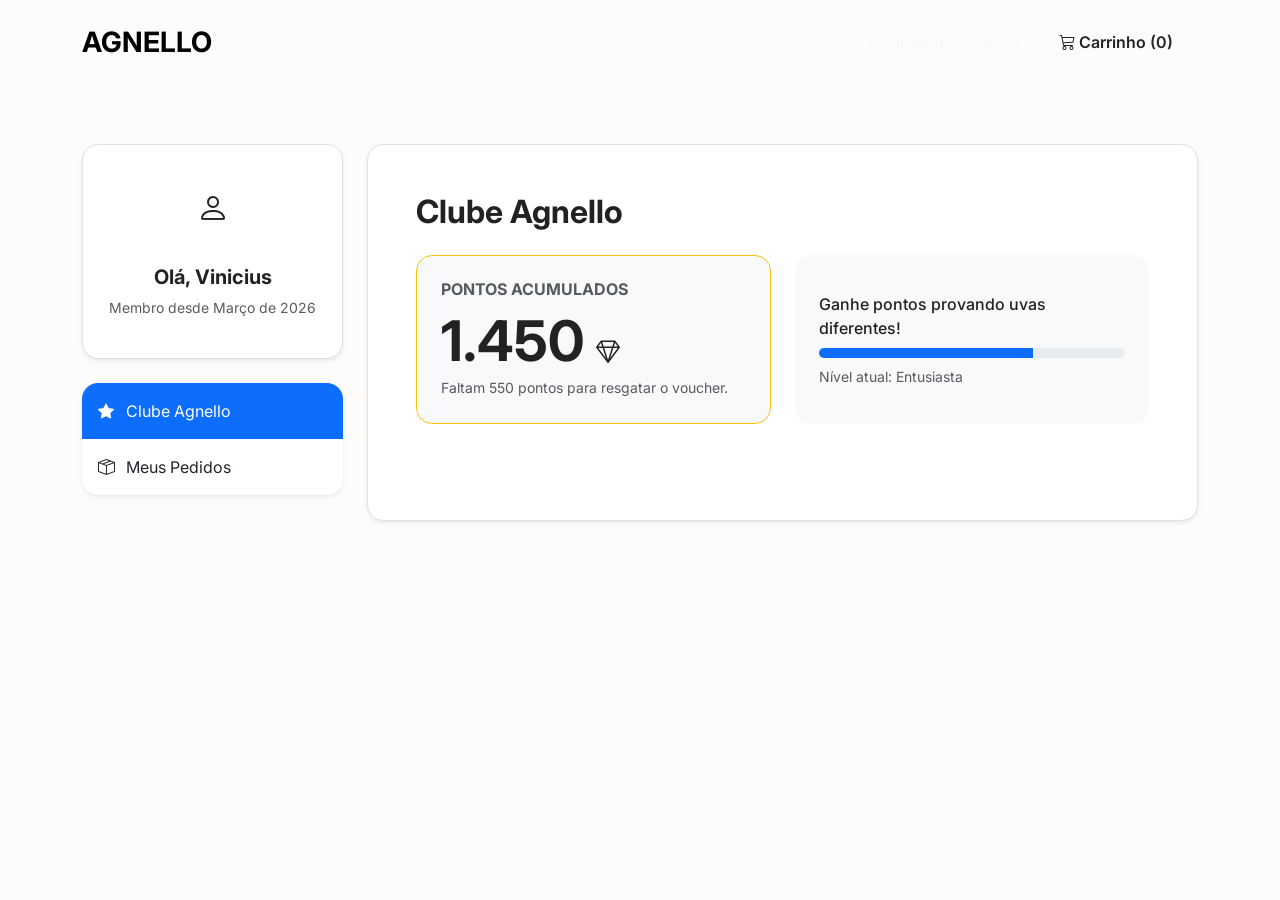
==== pages/perfil.html @ 78d49809 "first" ====
<!DOCTYPE html>
<html lang="pt-BR">
<head>
    <meta charset="UTF-8">
    <meta name="viewport" content="width=device-width, initial-scale=1.0">
    <title>Meu Perfil | Vinheria Agnello</title>
    
    <link href="https://fonts.googleapis.com/css2?family=Bodoni+Moda:ital,opsz,wght@0,6..96,400;0,6..96,700;1,6..96,400&family=Inter:wght@300;400;500;600&display=swap" rel="stylesheet">
    <link href="https://cdn.jsdelivr.net/npm/bootstrap@5.3.2/dist/css/bootstrap.min.css" rel="stylesheet">
    <link rel="stylesheet" href="https://cdn.jsdelivr.net/npm/bootstrap-icons@1.11.1/font/bootstrap-icons.css">
    <link rel="stylesheet" href="../css/styles.css">
</head>
<body class="bg-light-cream pt-5">

    <nav class="navbar navbar-expand-lg fixed-top custom-navbar scrolled py-3">
        <div class="container">
            <a class="navbar-brand brand-font text-gold fs-3 text-uppercase fw-bold" href="index.html">Agnello</a>
            <div class="ms-auto d-flex gap-3">
                <a href="produtos.html" class="btn btn-outline-light rounded-pill px-4">Ir para a Loja</a>
                <button class="btn btn-gold rounded-pill px-4 fw-semibold" type="button" data-bs-toggle="offcanvas" data-bs-target="#cartOffcanvas">
                    <i class="bi bi-cart3"></i> Carrinho (<span class="cart-count">0</span>)
                </button>
            </div>
        </div>
    </nav>

    <main class="container py-5 mt-5">
        <div class="row g-4">
            
            <div class="col-lg-3">
                <div class="bg-white p-4 rounded-4 shadow-sm border mb-4 text-center">
                    <div class="bg-dark-wine text-gold rounded-circle d-inline-flex align-items-center justify-content-center mb-3" style="width: 80px; height: 80px; font-size: 2rem;">
                        <i class="bi bi-person"></i>
                    </div>
                    <h5 class="brand-font fw-bold">Olá, Vinicius</h5>
                    <p class="text-muted small">Membro desde Março de 2026</p>
                </div>

                <div class="list-group rounded-4 shadow-sm border-0">
                    <a href="#" class="list-group-item list-group-item-action profile-tab-link active bg-dark-wine text-white py-3 border-0" data-target="tab-clube"><i class="bi bi-star-fill text-gold me-2"></i> Clube Agnello</a>
                    <a href="#" class="list-group-item list-group-item-action profile-tab-link py-3 border-0" data-target="tab-pedidos"><i class="bi bi-box-seam me-2"></i> Meus Pedidos</a>
                </div>
            </div>

            <div class="col-lg-9">
                
                <div id="tab-clube" class="profile-tab-content bg-white p-5 rounded-4 shadow-sm border">
                    <h2 class="brand-font fw-bold mb-4">Clube Agnello</h2>
                    <div class="row g-4 mb-5">
                        <div class="col-md-6">
                            <div class="p-4 bg-light rounded-4 border border-warning">
                                <h6 class="text-uppercase text-muted fw-bold mb-2">Pontos Acumulados</h6>
                                <p class="display-4 brand-font text-gold fw-bold mb-0">1.450 <i class="bi bi-gem fs-4"></i></p>
                                <small class="text-muted">Faltam 550 pontos para resgatar o voucher.</small>
                            </div>
                        </div>
                        <div class="col-md-6">
                            <div class="p-4 bg-light rounded-4 h-100 d-flex flex-column justify-content-center">
                                <p class="fw-medium mb-2">Ganhe pontos provando uvas diferentes!</p>
                                <div class="progress" style="height: 10px;">
                                    <div class="progress-bar bg-gold" style="width: 70%"></div>
                                </div>
                                <small class="text-muted mt-2">Nível atual: Entusiasta</small>
                            </div>
                        </div>
                    </div>
                </div>

                <div id="tab-pedidos" class="profile-tab-content bg-white p-5 rounded-4 shadow-sm border d-none">
                    <h2 class="brand-font fw-bold mb-4">Histórico de Pedidos</h2>
                    <div class="border rounded-3 p-4 mb-3 d-flex justify-content-between align-items-center">
                        <div>
                            <span class="badge bg-success mb-2">Entregue</span>
                            <h6 class="fw-bold mb-1">Pedido #10042</h6>
                            <small class="text-muted">05 de Março de 2026 • 2 itens</small>
                        </div>
                        <span class="fw-bold fs-5">R$ 327,00</span>
                    </div>
                </div>

            </div>
        </div>
    </main>

    <div class="offcanvas offcanvas-end bg-light-cream" tabindex="-1" id="cartOffcanvas">
        <div class="offcanvas-header border-bottom bg-white">
            <h5 class="brand-font fw-bold fs-4 mb-0">Seu Carrinho</h5>
            <button type="button" class="btn-close shadow-none" data-bs-dismiss="offcanvas"></button>
        </div>
        <div class="offcanvas-body d-flex flex-column">
            <div id="cart-items-container" class="flex-grow-1 overflow-auto"></div>
            <div class="mt-3 bg-white p-4 rounded-4 shadow-sm border">
                <div class="d-flex justify-content-between mb-4">
                    <span class="fs-5 fw-bold brand-font">Total</span>
                    <span class="fs-5 fw-bold text-dark" id="cart-total">R$ 0,00</span>
                </div>
                <button class="btn btn-dark-wine w-100 rounded-pill py-3 fw-bold" onclick="alert('Funcionalidade de Checkout a ser implementada no Backend!')">FINALIZAR COMPRA</button>
            </div>
        </div>
    </div>

    <script src="https://cdn.jsdelivr.net/npm/bootstrap@5.3.2/dist/js/bootstrap.bundle.min.js"></script>
    <script src="app.js"></script>
    <script src="script.js"></script>
</body>
</html>
---- css/styles.css ----
:root {
    --hero-bg: #2b0b10;
    --sand-button: #e3d2ab;
    --sand-hover: #c9b993;
    --light-bg: #fdfcfb;
    --card-bg: #f0eee8;
    --text-dark: #222222;
    --text-muted: #666666;
    
    --font-heading: 'Italiana', serif; 
    --font-body: 'Inter', sans-serif;
}

body {
    font-family: var(--font-body);
    background-color: var(--light-bg);
    color: var(--text-dark);
    margin: 0;
    overflow-x: hidden;
}

/* --- TELA DE ABERTURA (Splash Screen) --- */
.intro-overlay {
    position: fixed; 
    top: 0; left: 0; width: 100vw; height: 100vh;
    background-color: var(--hero-bg); 
    z-index: 9999;
    display: flex; align-items: center; justify-content: center;
}

.intro-logo { 
    font-size: clamp(3rem, 10vw, 8rem); 
    letter-spacing: 15px; 
    margin-right: -15px; 
    color: var(--sand-button); 
    font-family: var(--font-heading);
    font-weight: 400; 
    text-transform: uppercase; 
    margin: 0; 
}


.custom-header {
    background-color: var(--hero-bg);
    padding: 1.5rem 0;
    position: relative;
    z-index: 100;
}


.header-grid {
    display: grid;
    grid-template-columns: 1fr auto 1fr;
    align-items: center;
    width: 100%;
}


.header-left {
    justify-self: start;
    display: flex;
    align-items: center;
}

.logo {
    font-family: var(--font-heading); 
    font-size: 2.5rem; 
    font-weight: 400; 
    color: var(--sand-button); 
    text-decoration: none; 
    line-height: 1;
    margin: 0;
    letter-spacing: 2px; 
}

.logo:hover { 
    color: var(--sand-button); 
}

/* Centro: Links e Busca */
.nav-links { 
    display: flex; 
    gap: 2.5rem; 
    list-style: none; 
    padding: 0; 
    margin: 0; 
    justify-self: center; 
    align-items: center;
}

.nav-links a { 
    color: #f1ebeb; 
    text-decoration: none; 
    font-weight: 500; 
    font-size: 0.95rem; 
    opacity: 0.9; 
    transition: 0.3s; 
}

.nav-links a:hover { 
    opacity: 1; 
    color: var(--sand-button); 
}

/* Lupa Expansível */
.expandable-search {
    display: flex;
    align-items: center;
    position: relative;
    margin-left: 0.5rem;
}

.search-toggle {
    background: transparent;
    border: none;
    color: #f1ebeb;
    font-size: 1.1rem;
    cursor: pointer;
    transition: 0.3s;
    padding: 0;
    display: flex;
    align-items: center;
}

.search-toggle:hover {
    color: var(--sand-button);
}

.search-input {
    width: 0;
    opacity: 0;
    background: transparent;
    border: none;
    border-bottom: 1px solid var(--sand-button);
    color: white;
    margin-left: 0;
    padding: 0;
    font-size: 0.9rem;
    transition: all 0.4s cubic-bezier(0.25, 0.8, 0.25, 1);
    pointer-events: none;
}

.search-input::placeholder {
    color: rgba(255, 255, 255, 0.4);
}

.search-input:focus {
    outline: none;
}

.expandable-search.active .search-input {
    width: 200px;
    opacity: 1;
    margin-left: 10px;
    padding: 0.3rem 0.5rem;
    pointer-events: all;
}

.user-actions {
    display: flex;
    align-items: center;
    gap: 1.5rem;
    justify-self: end;
}

.profile-btn { 
    color: white; 
    font-size: 1.5rem; 
    transition: 0.3s; 
    display: flex; 
    align-items: center; 
}

.profile-btn:hover { 
    color: var(--sand-button); 
}

.cart-btn {
    background-color: var(--sand-button); 
    color: var(--text-dark);
    padding: 0.5rem 1.2rem; 
    border-radius: 30px; 
    text-decoration: none;
    font-weight: 600; 
    font-size: 0.9rem; 
    border: none;
    display: flex; 
    align-items: center; gap: 0.5rem; 
    transition: 0.3s;
}

.cart-btn:hover { 
    background-color: #fff; 
    color: var(--text-dark); 
}

.hero-section {
    background: var(--hero-bg); 
    min-height: 55vh;
    display: flex; flex-direction: column; align-items: center; justify-content: center;
    position: relative; overflow: hidden; 
    border-top: 1px solid rgba(255,255,255,0.05);
}

.hero-bottle { 
    position: absolute; height: 90%; object-fit: contain; 
    transform: rotate(15deg); z-index: 1; 
}

.hero-content { 
    position: relative; z-index: 2; text-align: center; color: white; margin-top: 5rem; 
}

.hero-content h6 { 
    font-size: 0.7rem; letter-spacing: 3px; margin-bottom: 0.5rem; color: rgba(255,255,255,0.7); 
}

.hero-content h1 { 
    font-family: var(--font-heading); 
    font-size: clamp(3.5rem, 8vw, 6rem); 
    font-weight: 400;
    line-height: 1.1; margin-bottom: 2rem; color: var(--sand-button); 
}

.hero-buttons { 
    display: flex; justify-content: center; gap: 1rem; 
}

.btn-sand { 
    background-color: var(--sand-button); color: var(--text-dark); 
    padding: 0.8rem 2.5rem; border-radius: 30px; text-decoration: none; 
    font-weight: 500; font-size: 0.85rem; border: 1px solid var(--sand-button); transition: 0.3s; 
}

.btn-sand:hover { background-color: #fff; border-color: #fff; }

.btn-outline-sand { 
    background-color: transparent; color: var(--sand-button); 
    padding: 0.8rem 2.5rem; border-radius: 30px; text-decoration: none; 
    font-weight: 500; font-size: 0.85rem; border: 1px solid rgba(227, 210, 171, 0.5); transition: 0.3s; 
}

.btn-outline-sand:hover { background-color: rgba(255,255,255,0.1); }


.products-container { 
    padding: 5rem 4rem; text-align: center; 
}

.section-title { 
    font-family: var(--font-heading); 
    font-weight: 400;
    font-size: 2.5rem; 
    margin-bottom: 0.2rem; 
}

.section-subtitle { 
    font-size: 0.7rem; letter-spacing: 2px; color: var(--text-muted); 
    margin-bottom: 4rem; text-transform: uppercase; 
}

.product-grid { 
    display: grid; 
    grid-template-columns: repeat(auto-fit, minmax(300px, 1fr)); 
    gap: 2rem; max-width: 1200px; margin: 0 auto; 
}

.product-card { 
    background-color: var(--card-bg); border-radius: 12px; 
    padding: 2.5rem 1.5rem; position: relative; transition: transform 0.3s ease; 
    text-decoration: none; display: block; color: var(--text-dark); 
}

.product-card:hover { 
    transform: translateY(-8px); color: var(--text-dark); 
}

.tag { 
    position: absolute; top: 1.5rem; right: 1.5rem; font-size: 0.6rem; 
    font-weight: 600; padding: 0.2rem 0.5rem; border-radius: 4px; color: white; 
}
.tag.tinto { background-color: #b54949; } 
.tag.branco { background-color: #a88a53; } 
.tag.rose { background-color: #c48c82; }

.product-image { 
    height: 250px; object-fit: contain; margin-bottom: 1.5rem; 
    mix-blend-mode: multiply; transition: 0.5s; 
}

.product-card:hover .product-image { 
    transform: scale(1.05) rotate(2deg); 
}

.product-title { 
    font-family: var(--font-heading); 
    font-weight: 400;
    font-size: 1.6rem; 
    margin-bottom: 0.2rem; 
}

.product-price { 
    font-size: 0.9rem; font-weight: 600; color: var(--text-muted); margin-bottom: 0.5rem; 
}

.btn-buy-now { 
    width: 100%; background-color: transparent; border: 1px solid rgba(0,0,0,0.3); 
    color: var(--text-dark); padding: 0.8rem; border-radius: 30px; font-size: 0.9rem; 
    font-weight: 500; cursor: pointer; transition: 0.3s; margin-top: 1rem; 
}

.product-card:hover .btn-buy-now { 
    border-color: var(--text-dark); background-color: var(--text-dark); color: white; 
}

/* --- COMPONENTES INTERNOS --- */
.sensorial-panel { 
    border-left: 4px solid var(--sand-button); background: white; 
}

.offcanvas-header { 
    border-bottom: 1px solid rgba(0,0,0,0.05); 
}

.cart-item { 
    border-bottom: 1px solid rgba(0,0,0,0.05); padding-bottom: 1rem; margin-bottom: 1rem; 
}

.cart-item img { 
    object-fit: cover; width: 60px; height: 80px; 
}
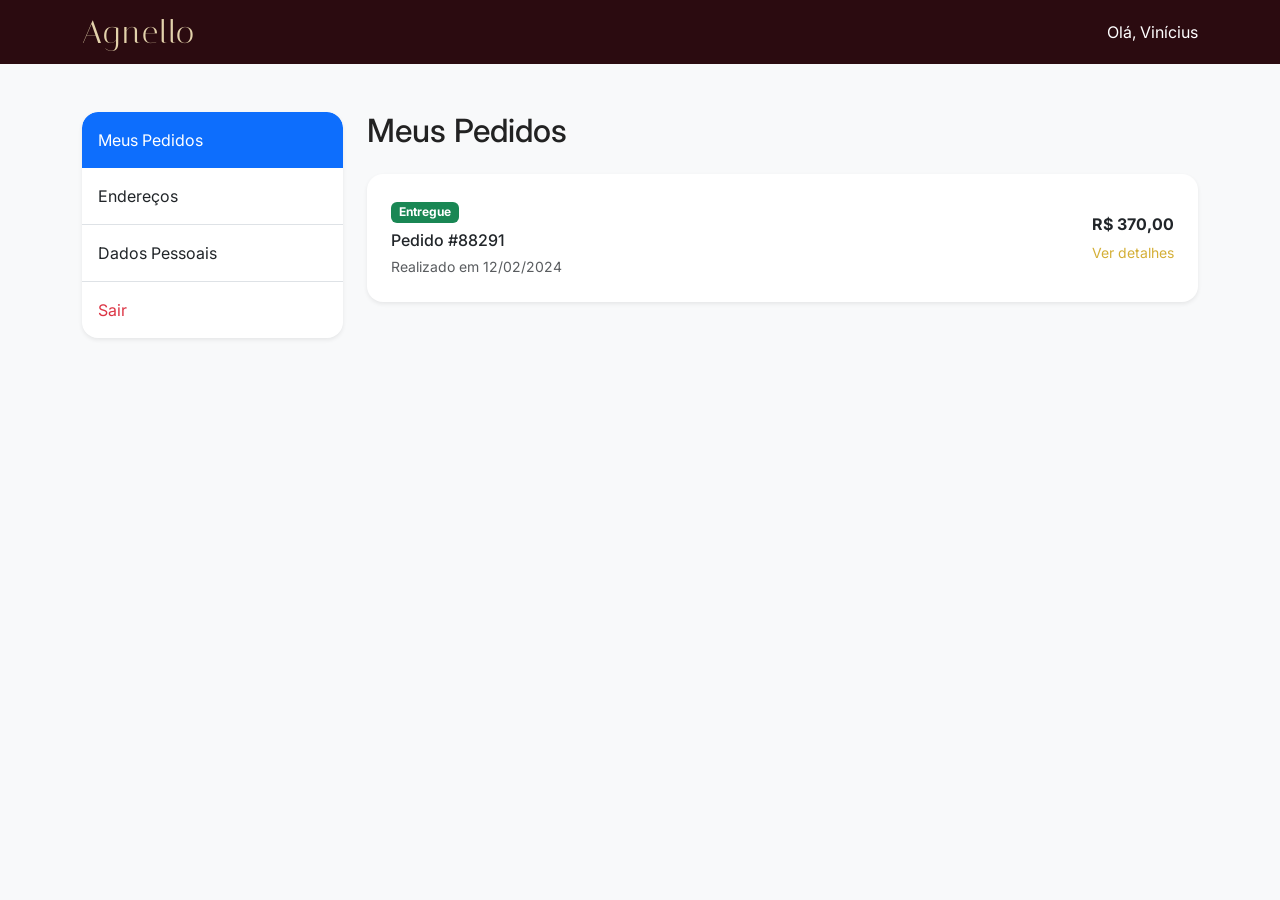
==== commit b86e0cae: "v2" ====
--- a/pages/perfil.html
+++ b/pages/perfil.html
@@ -3,104 +3,50 @@
 <head>
     <meta charset="UTF-8">
     <meta name="viewport" content="width=device-width, initial-scale=1.0">
-    <title>Meu Perfil | Vinheria Agnello</title>
-    
-    <link href="https://fonts.googleapis.com/css2?family=Bodoni+Moda:ital,opsz,wght@0,6..96,400;0,6..96,700;1,6..96,400&family=Inter:wght@300;400;500;600&display=swap" rel="stylesheet">
+    <title>Agnello | Meu Perfil</title>
+    <link href="https://fonts.googleapis.com/css2?family=Inter:wght@400;500;600&family=Italiana&display=swap" rel="stylesheet">
     <link href="https://cdn.jsdelivr.net/npm/bootstrap@5.3.2/dist/css/bootstrap.min.css" rel="stylesheet">
     <link rel="stylesheet" href="https://cdn.jsdelivr.net/npm/bootstrap-icons@1.11.1/font/bootstrap-icons.css">
     <link rel="stylesheet" href="../css/styles.css">
 </head>
-<body class="bg-light-cream pt-5">
+<body class="bg-light">
 
-    <nav class="navbar navbar-expand-lg fixed-top custom-navbar scrolled py-3">
-        <div class="container">
-            <a class="navbar-brand brand-font text-gold fs-3 text-uppercase fw-bold" href="index.html">Agnello</a>
-            <div class="ms-auto d-flex gap-3">
-                <a href="produtos.html" class="btn btn-outline-light rounded-pill px-4">Ir para a Loja</a>
-                <button class="btn btn-gold rounded-pill px-4 fw-semibold" type="button" data-bs-toggle="offcanvas" data-bs-target="#cartOffcanvas">
-                    <i class="bi bi-cart3"></i> Carrinho (<span class="cart-count">0</span>)
-                </button>
-            </div>
+    <header class="custom-header py-3">
+        <div class="container d-flex justify-content-between align-items-center">
+            <a href="../index.html" class="logo fs-2">Agnello</a>
+            <div class="text-white">Olá, Vinícius</div>
         </div>
-    </nav>
+    </header>
 
-    <main class="container py-5 mt-5">
-        <div class="row g-4">
-            
-            <div class="col-lg-3">
-                <div class="bg-white p-4 rounded-4 shadow-sm border mb-4 text-center">
-                    <div class="bg-dark-wine text-gold rounded-circle d-inline-flex align-items-center justify-content-center mb-3" style="width: 80px; height: 80px; font-size: 2rem;">
-                        <i class="bi bi-person"></i>
-                    </div>
-                    <h5 class="brand-font fw-bold">Olá, Vinicius</h5>
-                    <p class="text-muted small">Membro desde Março de 2026</p>
-                </div>
-
-                <div class="list-group rounded-4 shadow-sm border-0">
-                    <a href="#" class="list-group-item list-group-item-action profile-tab-link active bg-dark-wine text-white py-3 border-0" data-target="tab-clube"><i class="bi bi-star-fill text-gold me-2"></i> Clube Agnello</a>
-                    <a href="#" class="list-group-item list-group-item-action profile-tab-link py-3 border-0" data-target="tab-pedidos"><i class="bi bi-box-seam me-2"></i> Meus Pedidos</a>
+    <div class="container my-5">
+        <div class="row">
+            <div class="col-md-3">
+                <div class="list-group list-group-flush rounded-4 shadow-sm overflow-hidden">
+                    <a href="#" class="list-group-item list-group-item-action active p-3 border-0">Meus Pedidos</a>
+                    <a href="#" class="list-group-item list-group-item-action p-3">Endereços</a>
+                    <a href="#" class="list-group-item list-group-item-action p-3">Dados Pessoais</a>
+                    <a href="#" class="list-group-item list-group-item-action p-3 text-danger">Sair</a>
                 </div>
             </div>
 
-            <div class="col-lg-9">
+            <div class="col-md-9">
+                <h2 class="brand-font mb-4">Meus Pedidos</h2>
                 
-                <div id="tab-clube" class="profile-tab-content bg-white p-5 rounded-4 shadow-sm border">
-                    <h2 class="brand-font fw-bold mb-4">Clube Agnello</h2>
-                    <div class="row g-4 mb-5">
-                        <div class="col-md-6">
-                            <div class="p-4 bg-light rounded-4 border border-warning">
-                                <h6 class="text-uppercase text-muted fw-bold mb-2">Pontos Acumulados</h6>
-                                <p class="display-4 brand-font text-gold fw-bold mb-0">1.450 <i class="bi bi-gem fs-4"></i></p>
-                                <small class="text-muted">Faltam 550 pontos para resgatar o voucher.</small>
-                            </div>
+                <div class="card border-0 shadow-sm rounded-4 mb-3">
+                    <div class="card-body p-4 d-flex justify-content-between align-items-center">
+                        <div>
+                            <span class="badge bg-success mb-2">Entregue</span>
+                            <h6 class="mb-1">Pedido #88291</h6>
+                            <small class="text-muted">Realizado em 12/02/2024</small>
                         </div>
-                        <div class="col-md-6">
-                            <div class="p-4 bg-light rounded-4 h-100 d-flex flex-column justify-content-center">
-                                <p class="fw-medium mb-2">Ganhe pontos provando uvas diferentes!</p>
-                                <div class="progress" style="height: 10px;">
-                                    <div class="progress-bar bg-gold" style="width: 70%"></div>
-                                </div>
-                                <small class="text-muted mt-2">Nível atual: Entusiasta</small>
-                            </div>
+                        <div class="text-end">
+                            <p class="fw-bold mb-1">R$ 370,00</p>
+                            <a href="#" class="text-gold text-decoration-none small">Ver detalhes</a>
                         </div>
                     </div>
                 </div>
-
-                <div id="tab-pedidos" class="profile-tab-content bg-white p-5 rounded-4 shadow-sm border d-none">
-                    <h2 class="brand-font fw-bold mb-4">Histórico de Pedidos</h2>
-                    <div class="border rounded-3 p-4 mb-3 d-flex justify-content-between align-items-center">
-                        <div>
-                            <span class="badge bg-success mb-2">Entregue</span>
-                            <h6 class="fw-bold mb-1">Pedido #10042</h6>
-                            <small class="text-muted">05 de Março de 2026 • 2 itens</small>
-                        </div>
-                        <span class="fw-bold fs-5">R$ 327,00</span>
-                    </div>
-                </div>
-
-            </div>
-        </div>
-    </main>
-
-    <div class="offcanvas offcanvas-end bg-light-cream" tabindex="-1" id="cartOffcanvas">
-        <div class="offcanvas-header border-bottom bg-white">
-            <h5 class="brand-font fw-bold fs-4 mb-0">Seu Carrinho</h5>
-            <button type="button" class="btn-close shadow-none" data-bs-dismiss="offcanvas"></button>
-        </div>
-        <div class="offcanvas-body d-flex flex-column">
-            <div id="cart-items-container" class="flex-grow-1 overflow-auto"></div>
-            <div class="mt-3 bg-white p-4 rounded-4 shadow-sm border">
-                <div class="d-flex justify-content-between mb-4">
-                    <span class="fs-5 fw-bold brand-font">Total</span>
-                    <span class="fs-5 fw-bold text-dark" id="cart-total">R$ 0,00</span>
-                </div>
-                <button class="btn btn-dark-wine w-100 rounded-pill py-3 fw-bold" onclick="alert('Funcionalidade de Checkout a ser implementada no Backend!')">FINALIZAR COMPRA</button>
             </div>
         </div>
     </div>
-
-    <script src="https://cdn.jsdelivr.net/npm/bootstrap@5.3.2/dist/js/bootstrap.bundle.min.js"></script>
-    <script src="app.js"></script>
-    <script src="script.js"></script>
 </body>
 </html>
--- a/css/styles.css
+++ b/css/styles.css
@@ -328,4 +328,60 @@
 
 .cart-item img { 
     object-fit: cover; width: 60px; height: 80px; 
+}
+
+/* --- PADRONIZAÇÃO DE IMAGENS DE VINHO --- */
+.product-image { 
+    width: 100%;
+    height: 320px; /* Altura fixa para garantir alinhamento dos títulos */
+    object-fit: contain; /* Garante que a garrafa não seja cortada nem distorcida */
+    margin-bottom: 1.5rem;
+    mix-blend-mode: multiply; /* Remove o fundo branco se a imagem não for PNG transparente */
+    transition: transform 0.5s ease;
+  
+    filter: drop-shadow(0 10px 15px rgba(0,0,0,0.1)); /* Sombra leve para realismo */
+}
+
+/* Efeito de zoom no hover sem desalinhamento */
+.product-card:hover .product-image { 
+    transform: scale(1.08); 
+}
+
+/* Customização do Offcanvas */
+#cartOffcanvas {
+    border-left: none;
+    background-color: var(--light-bg);
+}
+
+.offcanvas-header {
+    background-color: var(--hero-bg);
+    color: var(--sand-button);
+}
+
+.offcanvas-title {
+    font-family: var(--font-heading);
+    font-size: 1.8rem;
+}
+
+/* Letras com espaçamento para luxo */
+.letter-spacing-2 {
+    letter-spacing: 2px;
+    text-transform: uppercase;
+    font-size: 0.75rem;
+}
+
+.text-gold {
+    color: #d4af37;
+}
+
+/* Garante que os links nos cards não alterem a estética */
+.product-card a {
+    text-decoration: none;
+    color: inherit; /* Mantém a cor original do texto */
+    display: block;
+}
+
+.product-card a:hover .product-title {
+    color: var(--sand-hover); /* Um leve efeito de cor no título ao passar o mouse */
+    transition: 0.3s;
 }
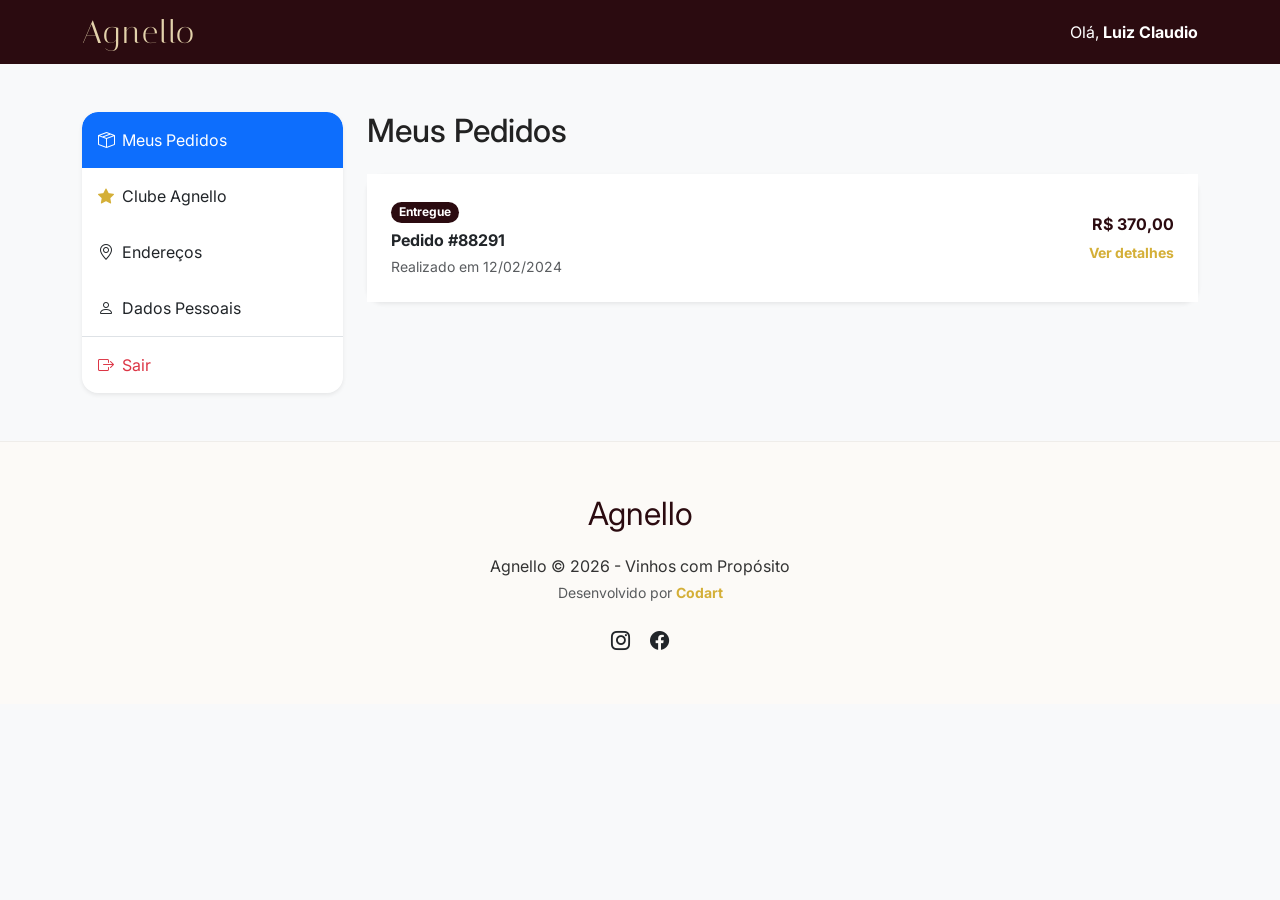
==== commit ca4bbd2d: "v4" ====
--- a/pages/perfil.html
+++ b/pages/perfil.html
@@ -8,45 +8,194 @@
     <link href="https://cdn.jsdelivr.net/npm/bootstrap@5.3.2/dist/css/bootstrap.min.css" rel="stylesheet">
     <link rel="stylesheet" href="https://cdn.jsdelivr.net/npm/bootstrap-icons@1.11.1/font/bootstrap-icons.css">
     <link rel="stylesheet" href="../css/styles.css">
+    <style>
+        .profile-tab-content.d-none { display: none !important; }
+        .text-gold { color: #d4af37 !important; }
+        .bg-gold { background-color: #d4af37 !important; }
+        
+        /* Estilos específicos para a Gamificação */
+        .card-clube {
+            background: linear-gradient(135deg, #1a1a1a 0%, #333 100%);
+            color: white;
+            overflow: hidden;
+            position: relative;
+        }
+        .card-clube::after {
+            content: "";
+            position: absolute;
+            top: -50%;
+            right: -20%;
+            width: 300px;
+            height: 300px;
+            background: rgba(212, 175, 55, 0.1);
+            border-radius: 50%;
+        }
+        .xp-badge {
+            background: rgba(212, 175, 55, 0.2);
+            color: #d4af37;
+            padding: 5px 15px;
+            border-radius: 50px;
+            font-weight: 600;
+            font-size: 0.8rem;
+        }
+    </style>
 </head>
 <body class="bg-light">
 
     <header class="custom-header py-3">
         <div class="container d-flex justify-content-between align-items-center">
             <a href="../index.html" class="logo fs-2">Agnello</a>
-            <div class="text-white">Olá, Vinícius</div>
+            <div class="text-white">Olá, <span class="fw-bold">Luiz Claudio</span></div>
         </div>
     </header>
 
     <div class="container my-5">
-        <div class="row">
+        <div class="row g-4">
             <div class="col-md-3">
-                <div class="list-group list-group-flush rounded-4 shadow-sm overflow-hidden">
-                    <a href="#" class="list-group-item list-group-item-action active p-3 border-0">Meus Pedidos</a>
-                    <a href="#" class="list-group-item list-group-item-action p-3">Endereços</a>
-                    <a href="#" class="list-group-item list-group-item-action p-3">Dados Pessoais</a>
-                    <a href="#" class="list-group-item list-group-item-action p-3 text-danger">Sair</a>
+                <div class="list-group list-group-flush rounded-4 shadow-sm overflow-hidden border-0">
+                    <a href="#" class="list-group-item list-group-item-action active profile-tab-link p-3 border-0" data-target="pedidos">
+                        <i class="bi bi-box-seam me-2"></i>Meus Pedidos
+                    </a>
+                    <a href="#" class="list-group-item list-group-item-action profile-tab-link p-3 border-0" data-target="clube">
+                        <i class="bi bi-star-fill text-gold me-2"></i>Clube Agnello
+                    </a>
+                    <a href="#" class="list-group-item list-group-item-action profile-tab-link p-3 border-0" data-target="enderecos">
+                        <i class="bi bi-geo-alt me-2"></i>Endereços
+                    </a>
+                    <a href="#" class="list-group-item list-group-item-action profile-tab-link p-3 border-0" data-target="dados">
+                        <i class="bi bi-person me-2"></i>Dados Pessoais
+                    </a>
+                    <a href="../index.html" class="list-group-item list-group-item-action p-3 text-danger border-top">
+                        <i class="bi bi-box-arrow-right me-2"></i>Sair
+                    </a>
                 </div>
             </div>
 
             <div class="col-md-9">
-                <h2 class="brand-font mb-4">Meus Pedidos</h2>
                 
-                <div class="card border-0 shadow-sm rounded-4 mb-3">
-                    <div class="card-body p-4 d-flex justify-content-between align-items-center">
-                        <div>
-                            <span class="badge bg-success mb-2">Entregue</span>
-                            <h6 class="mb-1">Pedido #88291</h6>
-                            <small class="text-muted">Realizado em 12/02/2024</small>
-                        </div>
-                        <div class="text-end">
-                            <p class="fw-bold mb-1">R$ 370,00</p>
-                            <a href="#" class="text-gold text-decoration-none small">Ver detalhes</a>
-                        </div>
-                    </div>
-                </div>
+                <div id="pedidos" class="profile-tab-content">
+                    <h2 class="brand-font mb-4">Meus Pedidos</h2>
+                    <div class="card border-0 shadow-sm rounded-4 mb-3">
+                        <div class="card-body p-4 d-flex justify-content-between align-items-center bg-white">
+                            <div>
+                                <span class="badge rounded-pill mb-2" style="background-color: var(--hero-bg);">Entregue</span>
+                                <h6 class="mb-1 fw-bold">Pedido #88291</h6>
+                                <small class="text-muted">Realizado em 12/02/2024</small>
+                            </div>
+                            <div class="text-end">
+                                <p class="fw-bold mb-1" style="color: var(--hero-bg);">R$ 370,00</p>
+                                <a href="#" class="text-gold text-decoration-none small fw-bold">Ver detalhes</a>
+                            </div>
+                        </div>
+                    </div>
+                </div>
+
+                <div id="clube" class="profile-tab-content d-none">
+                    <h2 class="brand-font mb-4">Clube Agnello</h2>
+                    
+                    <div class="card card-clube border-0 shadow-sm rounded-4 p-4 mb-4">
+                        <div class="d-flex justify-content-between align-items-start mb-4">
+                            <div>
+                                <span class="xp-badge mb-2">NÍVEL: ENTUSIASTA</span>
+                                <h3 class="brand-font text-white mb-0">Luiz Claudio</h3>
+                                <p class="small opacity-75 mb-0">Membro desde Jan 2024</p>
+                            </div>
+                            <div class="text-end">
+                                <h2 class="text-gold mb-0">850</h2>
+                                <p class="small opacity-75">Pontos XP</p>
+                            </div>
+                        </div>
+                        
+                        <div class="progress bg-dark mb-2" style="height: 10px;">
+                            <div class="progress-bar bg-gold" role="progressbar" style="width: 65%" aria-valuenow="65" aria-valuemin="0" aria-valuemax="100"></div>
+                        </div>
+                        <div class="d-flex justify-content-between small opacity-75 text-white">
+                            <span>Entusiasta</span>
+                            <span>Próximo nível: <b>Especialista</b> (Faltam 150 XP)</span>
+                        </div>
+                    </div>
+
+                    <div class="row g-4">
+                        <div class="col-md-6">
+                            <h5 class="brand-font mb-3">Missões para pontuar</h5>
+                            <div class="card border-0 shadow-sm rounded-4 p-3 mb-2">
+                                <div class="d-flex align-items-center">
+                                    <div class="fs-3 text-gold me-3"><i class="bi bi-chat-left-text"></i></div>
+                                    <div class="flex-grow-1">
+                                        <h6 class="mb-0 small fw-bold">Avaliar um Vinho</h6>
+                                        <p class="small text-muted mb-0">+50 XP por comentário</p>
+                                    </div>
+                                    <button class="btn btn-sm btn-dark rounded-pill">Fazer</button>
+                                </div>
+                            </div>
+                            <div class="card border-0 shadow-sm rounded-4 p-3">
+                                <div class="d-flex align-items-center">
+                                    <div class="fs-3 text-gold me-3"><i class="bi bi-camera"></i></div>
+                                    <div class="flex-grow-1">
+                                        <h6 class="mb-0 small fw-bold">Postar Foto na Adega</h6>
+                                        <p class="small text-muted mb-0">+100 XP por post</p>
+                                    </div>
+                                    <button class="btn btn-sm btn-dark rounded-pill">Postar</button>
+                                </div>
+                            </div>
+                        </div>
+
+                        <div class="col-md-6">
+                            <h5 class="brand-font mb-3">Meus Benefícios</h5>
+                            <ul class="list-unstyled">
+                                <li class="mb-2 small"><i class="bi bi-check2-circle text-gold me-2"></i> 10% OFF em todas as compras</li>
+                                <li class="mb-2 small"><i class="bi bi-check2-circle text-gold me-2"></i> Frete grátis em pedidos acima de R$ 200</li>
+                                <li class="mb-2 small opacity-50"><i class="bi bi-lock-fill me-2"></i> Acesso a rótulos exclusivos (Nível Especialista)</li>
+                            </ul>
+                        </div>
+                    </div>
+                </div>
+
+                <div id="enderecos" class="profile-tab-content d-none">
+                    <h2 class="brand-font mb-4">Meus Endereços</h2>
+                    <div class="card border-0 shadow-sm rounded-4 p-4 bg-white border-start border-4" style="border-color: var(--sand-button) !important;">
+                        <p class="mb-1 fw-bold">Casa (Principal)</p>
+                        <p class="text-muted mb-0 small">Rua das Videiras, 123 - Vila Toscana</p>
+                        <p class="text-muted small">São Paulo - SP | CEP: 01234-567</p>
+                    </div>
+                </div>
+
+                <div id="dados" class="profile-tab-content d-none">
+                    <h2 class="brand-font mb-4">Dados Pessoais</h2>
+                    <div class="card border-0 shadow-sm rounded-4 p-4 bg-white">
+                        <form class="row g-3">
+                            <div class="col-md-6">
+                                <label class="form-label text-muted small fw-bold">NOME COMPLETO</label>
+                                <input type="text" class="form-control border-0 bg-light rounded-3" value="Luiz Claudio">
+                            </div>
+                            <div class="col-md-6">
+                                <label class="form-label text-muted small fw-bold">E-MAIL</label>
+                                <input type="email" class="form-control border-0 bg-light rounded-3" value="luiz@exemplo.com.br" readonly>
+                            </div>
+                            <div class="col-12 mt-4">
+                                <button type="button" class="btn btn-dark rounded-pill px-4" style="background-color: var(--hero-bg);">Salvar Alterações</button>
+                            </div>
+                        </form>
+                    </div>
+                </div>
+
             </div>
         </div>
     </div>
+
+    <footer class="footer-agnello py-5 mt-5">
+        <div class="container text-center">
+            <div class="footer-logo brand-font fs-2 mb-3">Agnello</div>
+            <p class="mb-1">Agnello © 2026 - Vinhos com Propósito</p>
+            <p class="small text-muted">Desenvolvido por <span class="fw-bold text-gold">Codart</span></p>
+            <div class="social-links mt-4">
+                <a href="#" class="mx-2 text-dark"><i class="bi bi-instagram"></i></a>
+                <a href="#" class="mx-2 text-dark"><i class="bi bi-facebook"></i></a>
+            </div>
+        </div>
+    </footer>
+
+    <script src="https://cdn.jsdelivr.net/npm/bootstrap@5.3.2/dist/js/bootstrap.bundle.min.js"></script>
+    <script src="../js/script.js"></script>
 </body>
 </html>
--- a/css/styles.css
+++ b/css/styles.css
@@ -384,4 +384,36 @@
 .product-card a:hover .product-title {
     color: var(--sand-hover); /* Um leve efeito de cor no título ao passar o mouse */
     transition: 0.3s;
+}
+
+.product-card {
+    transition: transform 0.3s ease, opacity 0.3s ease;
+}
+
+/* Estilo para o link de filtro ativo (opcional) */
+.filter-btn:active {
+    color: var(--gold-color) !important;
+}
+
+.footer-agnello {
+    background-color: #fcfaf7; /* Um creme bem suave para separar do corpo */
+    border-top: 1px solid rgba(0,0,0,0.05);
+    color: #333;
+}
+
+.footer-logo {
+    color: var(--hero-bg); /* O tom vinho que você já usa */
+}
+
+.text-gold {
+    color: #440255; /* Dourado para destacar a Codart */
+}
+
+.social-links a {
+    font-size: 1.2rem;
+    transition: color 0.3s ease;
+}
+
+.social-links a:hover {
+    color: var(--hero-bg) !important;
 }
